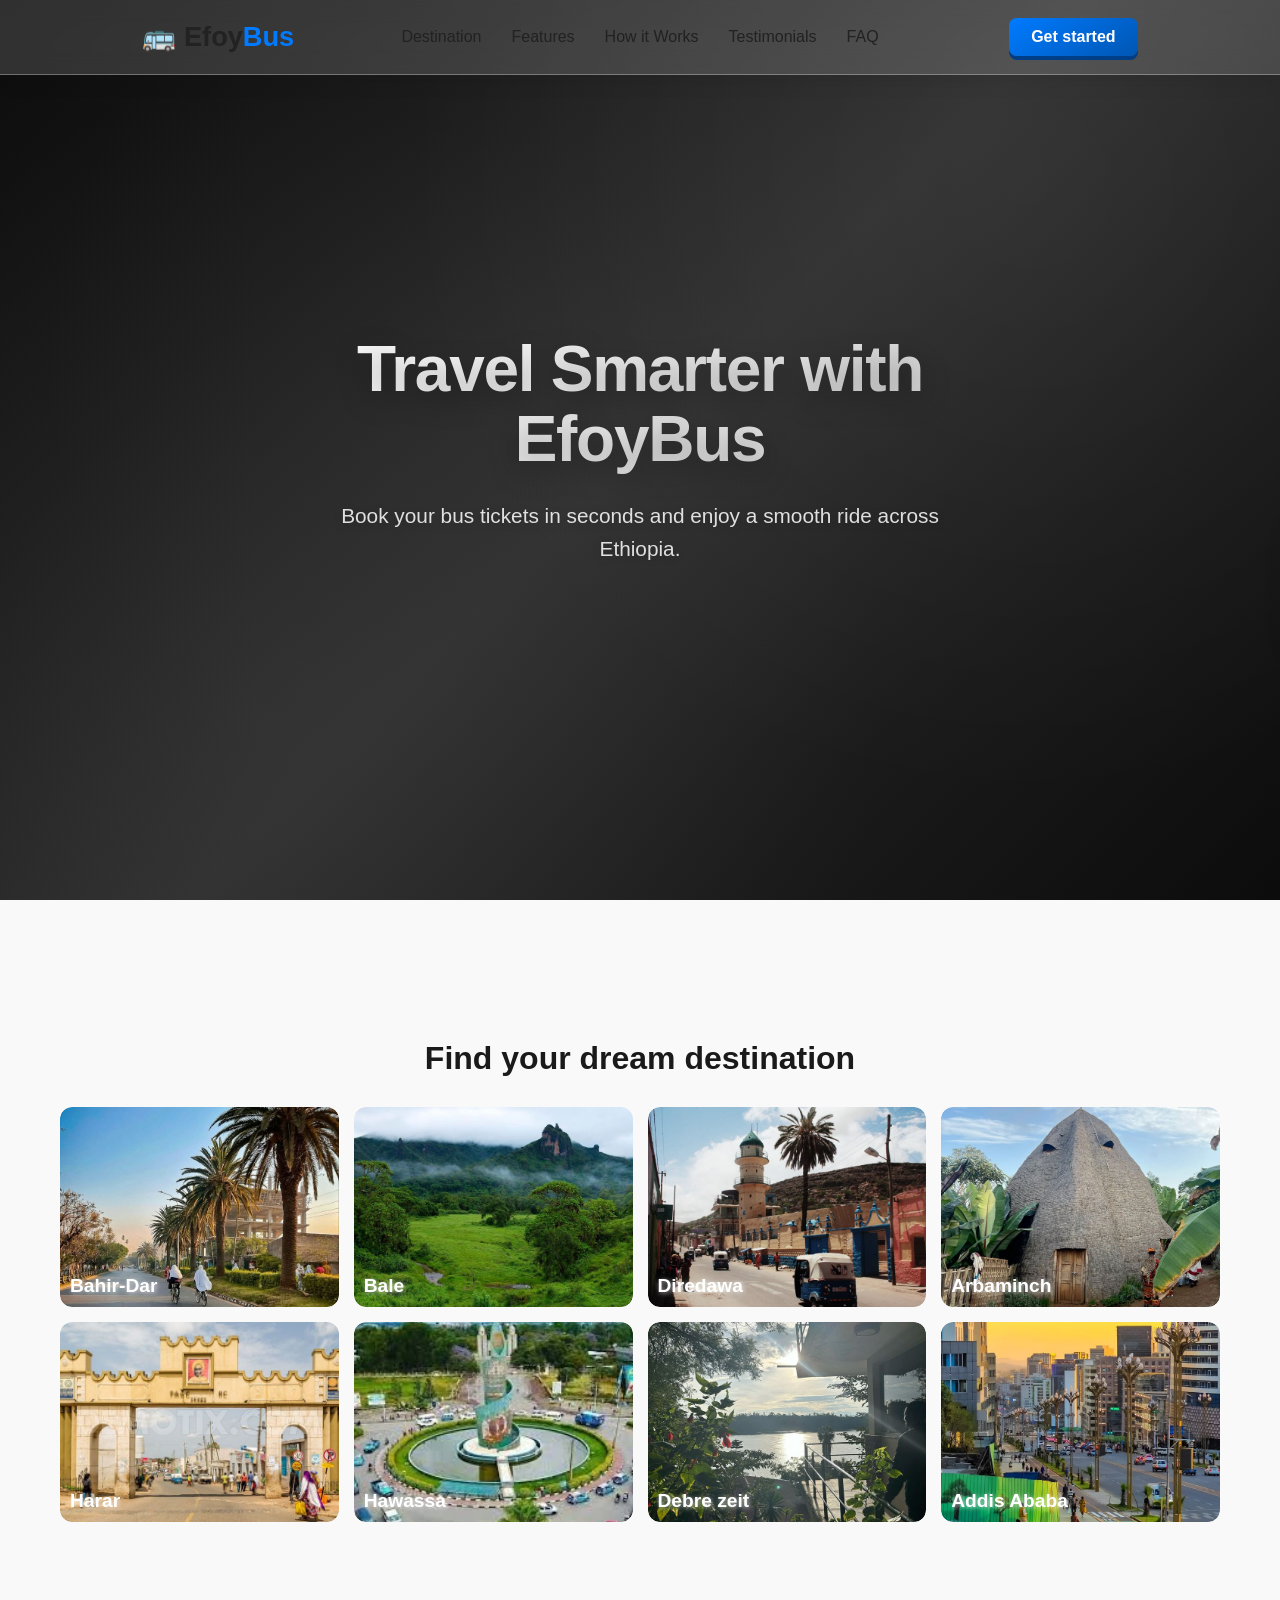
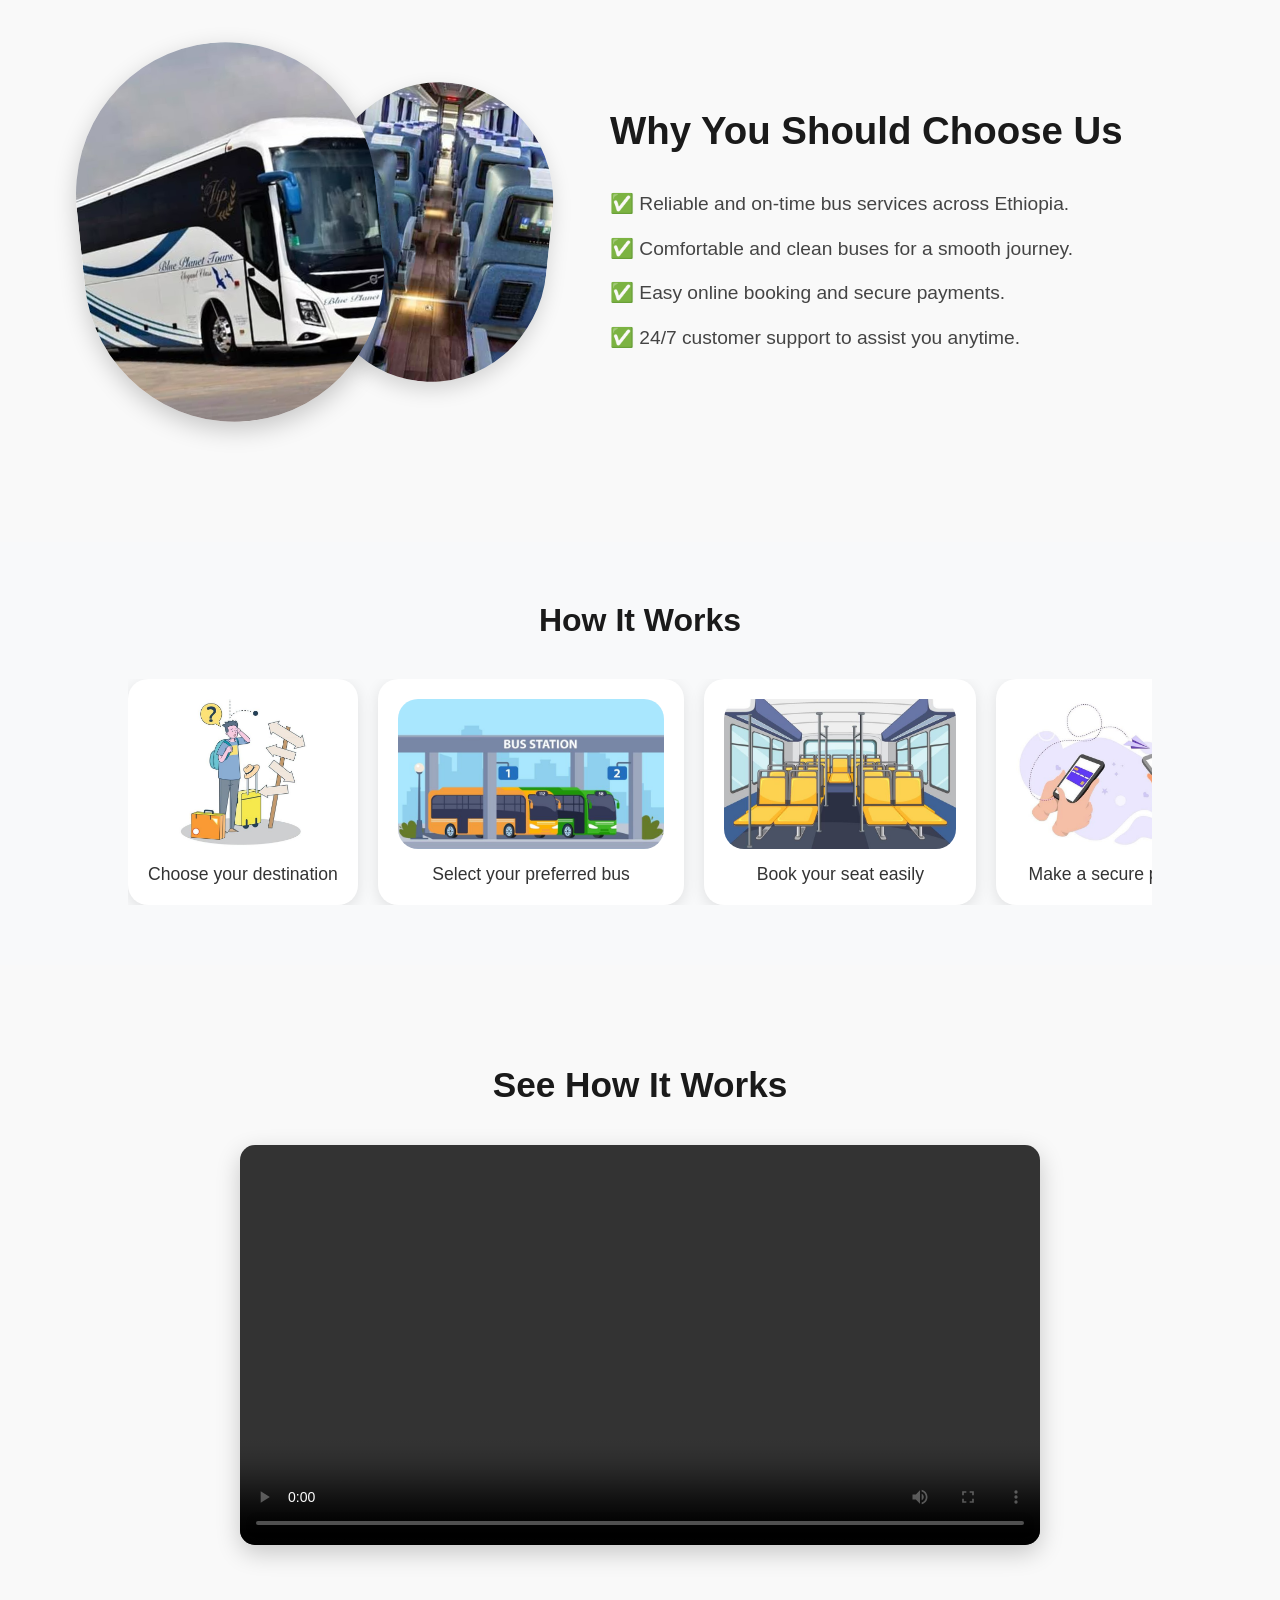
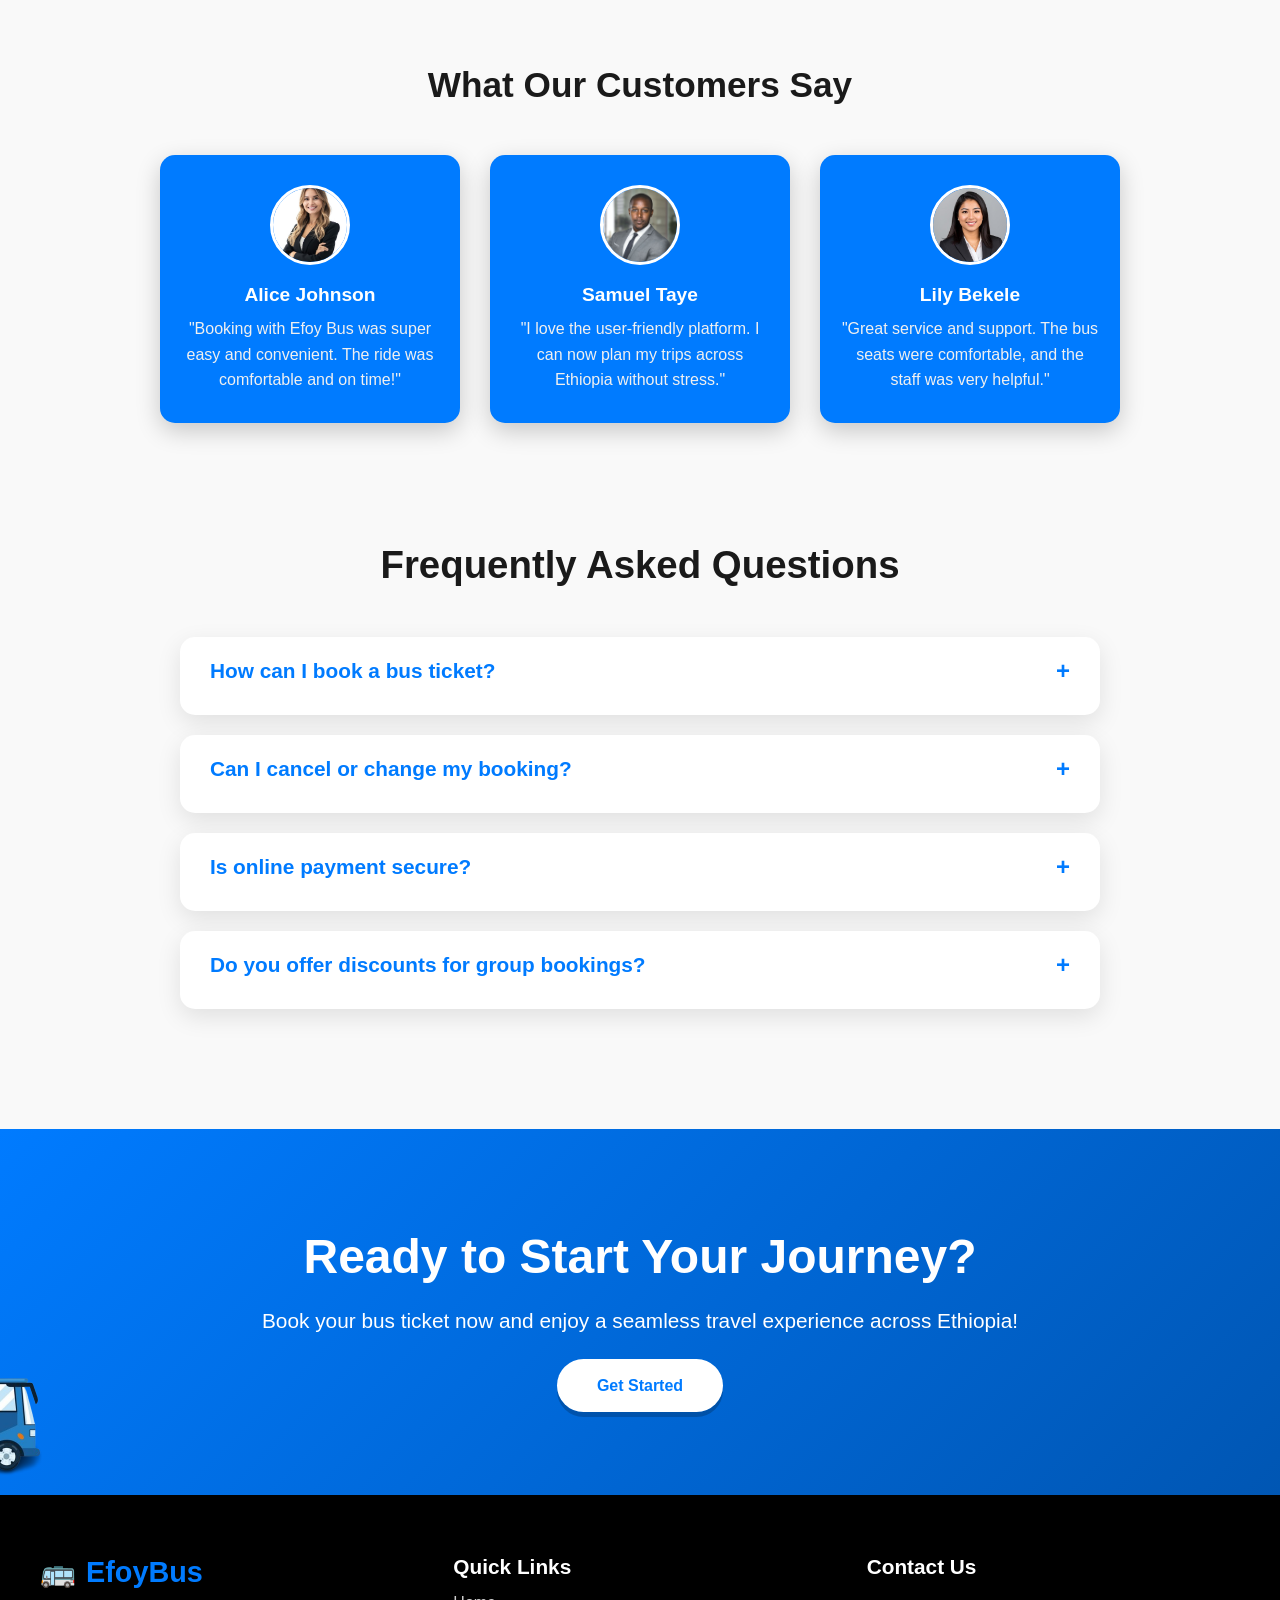
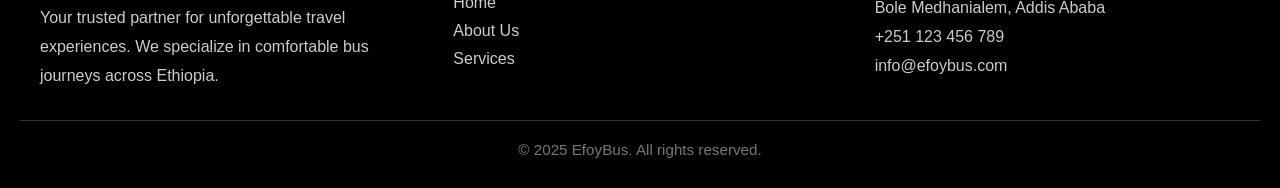
==== index.html @ de61e551 "Add signup form validation with error messages under inputs" ====
<!DOCTYPE html>
<html lang="en">
<head>
    <meta charset="UTF-8">
    <meta name="viewport" content="width=device-width, initial-scale=1.0">
    <title>Landing</title>
    <link rel="icon" type="image/x-icon" href="data:image/svg+xml,<svg xmlns='http://www.w3.org/2000/svg' viewBox='0 0 100 100'><text y='.9em' font-size='90'>🚌</text></svg>">
    <link href="https://fonts.googleapis.com/css2?family=Montserrat:wght@400;500;600;700;800;900&display=swap" rel="stylesheet">
    <link rel="stylesheet" href="CSS/landing.css">

</head>
<body>
    <header class="navbar">
        <div class="container">
            <div class="logo">
                <p>🚌 Efoy<span>Bus</span></p>
            </div>
            <nav class="nav-links">
                <a href="#destination">Destination</a>
                <a href="#features">Features</a>
                <a href="#how-it-works">How it Works</a>
                <a href="#testimonials">Testimonials</a>
                <a href="#faq">FAQ</a>
            </nav>
            <a href="javascript:void(0)" class="btn-book" id="get-started-btn">Get started</a>

            <!-- Hamburger menu for mobile -->
            <div class="menu-toggle" id="menu-toggle">
                ☰
            </div>
        </div>
    </header>
    <section class="hero-section">
        <div class="bus-container">
            <img src="images/bus.png" alt="Bus" class="bus" />
        </div>

        <div class="hero-text">
            <h1>Travel Smarter with EfoyBus</h1>
            <p>Book your bus tickets in seconds and enjoy a smooth ride across Ethiopia.</p>
        </div>
    </section>
    <section id="destination" class="destinations-section">
        <div class="section-header">
            <p>Find your dream destination</p>
        </div>
        <div class="destinations-grid">
            <div class="destination-card">
                <img src="images/bahir dar where my heart is🥲.jpg" alt="Destination 1">
                <span class="destination-name">Bahir-Dar</span>
            </div>
            <div class="destination-card">
                <img src="images/Bale Mountains.jpg" alt="Destination 2">
                <span class="destination-name">Bale</span>
            </div>
            <div class="destination-card">
                <img src="images/diredawa.jpg" alt="Destination 3">
                <span class="destination-name">Diredawa</span>
            </div>
            <div class="destination-card">
                <img src="images/Dorze village🛖.jpg" alt="Destination 4">
                <span class="destination-name">Arbaminch</span>
            </div>
            <div class="destination-card">
                <img src="images/harar.jpg" alt="Destination 5">
                <span class="destination-name">Harar</span>
            </div>
            <div class="destination-card">
                <img src="images/Hawassa,Ethiopia.jpg" alt="Destination 6">
                <span class="destination-name">Hawassa</span>
            </div>
            <div class="destination-card">
                <img src="images/Kuriftu Ethiopia.jpg" alt="Destination 7">
                <span class="destination-name">Debre zeit</span>
            </div>
            <div class="destination-card">
                <img src="images/Welcome to Addis Ababa, Ethiopia 🇪🇹.jpg" alt="Destination 8">
                <span class="destination-name">Addis Ababa</span>
            </div>
        </div>
    </section>
    <section id="features" class="why-choose-section">
       <div class="why-images">
            <img src="images/bus2.jpg" alt="Friendly Driver" class="main-img">
            <img src="images/bus-interior.jpg" alt="Comfortable Bus" class="small-img">
        </div>

        <div class="why-text">
            <p class="title">Why You Should Choose Us</p>
            <p>✅ Reliable and on-time bus services across Ethiopia.</p>
            <p>✅ Comfortable and clean buses for a smooth journey.</p>
            <p>✅ Easy online booking and secure payments.</p>
            <p>✅ 24/7 customer support to assist you anytime.</p>
        </div>
    </section>
    <section id="how-it-works" class="how-it-works">
        <div class="how-header">
            <p>How It Works</p>
        </div>

        <div class="how-carousel">
            <div class="how-track-wrapper">
                <div class="how-track">
                    <div class="step">
                        <img src="images/choose.jpg" alt="Step 1">
                        <p>Choose your destination</p>
                    </div>
                    <div class="step">
                        <img src="images/select.jpg" alt="Step 2">
                        <p>Select your preferred bus</p>
                    </div>
                    <div class="step">
                        <img src="images/bus seat.jpg" alt="Step 3">
                        <p>Book your seat easily</p>
                    </div>
                    <div class="step">
                        <img src="images/payment.jpg" alt="Step 4">
                        <p>Make a secure payment</p>
                    </div>
                    <div class="step">
                        <img src="images/enjoy.jpg" alt="Step 5">
                        <p>Enjoy your trip with comfort!</p>
                    </div>
                </div>
            </div>
        </div>
    </section>

    <section  class="demo-video">
        <div class="demo-header">
            <p>See How It Works</p>
        </div>

        <div class="video-container">
            <video controls>
            <source src="videos/how-it-works.mp4" type="video/mp4">
            Your browser does not support the video tag.
            </video>
        </div>
    </section>
    <section id="testimonials" class="testimonials">
        <div class="test-header">
            <p>What Our Customers Say</p>
        </div>

        <div class="test-container">
            <div class="testimonial">
            <img src="images/user1.jpg" alt="Customer 1">
            <p class="test-name">Alice Johnson</p>
            <p class="test-text">"Booking with Efoy Bus was super easy and convenient. The ride was comfortable and on time!"</p>
            </div>

            <div class="testimonial">
            <img src="images/user2.jpg" alt="Customer 2">
            <p class="test-name">Samuel Taye</p>
            <p class="test-text">"I love the user-friendly platform. I can now plan my trips across Ethiopia without stress."</p>
            </div>

            <div class="testimonial">
            <img src="images/user3.jpg" alt="Customer 3">
            <p class="test-name">Lily Bekele</p>
            <p class="test-text">"Great service and support. The bus seats were comfortable, and the staff was very helpful."</p>
            </div>
        </div>
    </section>
    <section id="faq" class="faq-section">
        <div class="faq-header">
            <p>Frequently Asked Questions</p>
        </div>

        <div class="faq-container">
            <div class="faq-item">
            <div class="faq-question">
                <span>How can I book a bus ticket?</span>
                <span class="faq-toggle">+</span>
            </div>
            <div class="faq-answer">
                <p>You can easily book a ticket by selecting your destination, choosing your preferred bus, and completing the payment process on our platform.</p>
            </div>
            </div>

            <div class="faq-item">
            <div class="faq-question">
                <span>Can I cancel or change my booking?</span>
                <span class="faq-toggle">+</span>
            </div>
            <div class="faq-answer">
                <p>Yes! You can cancel or modify your booking according to our cancellation policy. Just log in and manage your reservations.</p>
            </div>
            </div>

            <div class="faq-item">
            <div class="faq-question">
                <span>Is online payment secure?</span>
                <span class="faq-toggle">+</span>
            </div>
            <div class="faq-answer">
                <p>Absolutely. All transactions are encrypted and processed through trusted payment gateways to ensure your safety.</p>
            </div>
            </div>

            <div class="faq-item">
            <div class="faq-question">
                <span>Do you offer discounts for group bookings?</span>
                <span class="faq-toggle">+</span>
            </div>
            <div class="faq-answer">
                <p>Yes, we provide special discounts for group bookings. Contact our support team to get a custom offer.</p>
            </div>
            </div>
        </div>
    </section>
    <section class="cta-section">
        <div class="cta-container">
            <div class="cta-text">
            <h2>Ready to Start Your Journey?</h2>
            <p>Book your bus ticket now and enjoy a seamless travel experience across Ethiopia!</p>
            </div>
            <div class="cta-buttons">
            <a href="#" class="btn-get-started">Get Started</a>
            </div>
        </div>

        <!-- Animated Bus & Ticket elements -->
        <div class="animated-elements">
            <div class="cloud cloud1"></div>
            <div class="cloud cloud2"></div>
            <div class="cloud cloud3"></div>

            <img src="images/bus.png" class="cta-bus" alt="Bus">
            <div class="ticket ticket1"></div>
            <div class="ticket ticket2"></div>
            <div class="ticket ticket3"></div>
        </div>
    </section>

    <footer class="footer">
        <div class="footer-container">
            <!-- About -->
            <div class="footer-about">
                <div class="footer-logo">
                    🚌 <span>EfoyBus</span>
                </div>
                <p>Your trusted partner for unforgettable travel experiences. We specialize in comfortable bus journeys across Ethiopia.</p>
            </div>

            <!-- Quick Links -->
            <div class="footer-links">
                <h3>Quick Links</h3>
                <ul>
                    <li><a href="html/landing.html"><i class="fas fa-chevron-right"></i> Home</a></li>
                    <li><a href="html/about.html"><i class="fas fa-chevron-right"></i> About Us</a></li>
                    <li><a href="html/services.html"><i class="fas fa-chevron-right"></i> Services</a></li>
                </ul>
            </div>

            <!-- Contact -->
            <div class="footer-contact">
                <h3>Contact Us</h3>
                <p><i class="fas fa-map-marker-alt"></i> Bole Medhanialem, Addis Ababa</p>
                <p><i class="fas fa-phone"></i> +251 123 456 789</p>
                <p><i class="fas fa-envelope"></i> info@efoybus.com</p>
            </div>
        </div>

        <div class="footer-bottom">
            <p>&copy; 2025 EfoyBus. All rights reserved.</p>
        </div>
    </footer>
    <!-- Auth Modal -->
    <div id="auth-modal" class="auth-modal hidden">
        <!-- Social Login -->
        <div class="social-login">
        <p>Or continue with</p>
        <div class="social-buttons">
            <button class="google-btn">Sign in with Google</button>
            <button class="facebook-btn">Sign in with Facebook</button>
            <button class="apple-btn">Sign in with Apple</button>
        </div>
        </div>

        <div class="auth-content">
        <button id="close-auth">×</button>

        <!-- Tabs -->
        <div class="auth-tabs">
        <button id="login-tab">Login</button>
        <button id="signup-tab" class="active">Signup</button>
        </div>

        <!-- Signup Multi-Step Form -->
        <form id="signup-form">
        <!-- Step 1: Name + Email -->
        <div class="signup-step" data-step="1">
            <h3>Create Your Account</h3>
            <input type="text" placeholder="Full Name" required>
            <input type="email" placeholder="Email" required>
            <button type="button" class="next-btn">Next</button>
        </div>

        <!-- Step 2: Phone + Password -->
        <div class="signup-step hidden" data-step="2">
            <input type="tel" placeholder="Phone Number" required>
            <input type="password" placeholder="Password" required>
            <input type="password" placeholder="Confirm Password" required>
            <button type="button" class="next-btn">Next</button>
        </div>

        <!-- Step 3: SMS Code -->
        <div class="signup-step hidden" data-step="3">
            <input type="text" id="sms-code" placeholder="Enter SMS Code" required>
            <button type="button" id="resend-btn" disabled>Resend Code (60s)</button>
            <button type="submit" id="finish-btn">Finish</button>
        </div>
        </form>

        <!-- Login Form -->
        <form id="login-form" class="hidden" action="HTML/Home.html" method="POST">
            <h3>Login</h3>
            <input type="email" name="email" placeholder="Email or Phone" required>
            <input type="password" name="password" placeholder="Password" required>
            <button type="submit">Login</button>
        </form>
        </div>
    </div>
    <script src="JS/landing.js"></script>
</body>
</html>
---- CSS/landing.css ----
/* Base */
* {
    margin: 0;
    padding: 0;
    box-sizing: border-box;
    font-family: "Poppins", sans-serif;
}

body {
    background-color: #f9f9f9;
    scroll-behavior: smooth;
}

/* Navbar */
.navbar {
    width: 100%;
    position: fixed;
    top: 0;
    left: 0;
    z-index: 1000;
    background: rgba(255, 255, 255, 0.15);
    backdrop-filter: blur(12px);
    -webkit-backdrop-filter: blur(12px);
    border-bottom: 1px solid rgba(255, 255, 255, 0.3);
    box-shadow: 0 4px 20px rgba(0, 0, 0, 0.1);
}

.navbar .container {
    max-width: 1200px;
    margin: 0 auto;
    padding: 18px 8%;
    display: flex;
    align-items: center;
    justify-content: space-between;
    position: relative;
}

/* Logo */
.logo {
    order: 0;
}
.logo p {
    font-size: 1.7rem;
    font-weight: 700;
    color: #222;
}
.logo span {
    color: #007bff;
}

/* Nav links */
.nav-links {
    order: 1;
    display: flex;
    gap: 30px;
    position: absolute;
    left: 50%;
    transform: translateX(-50%);
}
.nav-links a {
    text-decoration: none;
    color: #222;
    font-weight: 500;
    transition: color 0.3s ease;
}
.nav-links a:hover {
    color: #007bff;
}

/* 3D Button */
.btn-book {
    text-decoration: none;
    color: #fff;
    background: linear-gradient(145deg, #007bff, #0056b3);
    padding: 10px 22px;
    border-radius: 8px;
    font-weight: 600;
    box-shadow: 0 4px 0 #003f88;
    transition: all 0.2s ease;
    order: 2;
    display: inline-block;
}
.btn-book:active {
    transform: translateY(3px);
    box-shadow: 0 1px 0 #003f88;
}
.btn-book:hover {
    filter: brightness(1.1);
}

/* Hamburger toggle */
.menu-toggle {
    display: none;
    font-size: 1.8rem;
    cursor: pointer;
    user-select: none;
    order: 3;
}

/* ========== MOBILE RESPONSIVE ========== */
@media (max-width: 768px) {
    /* Hide desktop Get Started button */
    .btn-book {
        display: none;
    }

    /* Hamburger toggle */
    .menu-toggle {
        display: block;
    }

    /* Nav links hidden by default inside toggle */
    .nav-links {
        display: none;
        position: absolute;
        top: 70px;
        right: 0;
        width: 70%;
        background: rgba(255, 255, 255, 0.95);
        flex-direction: column;
        align-items: center;
        padding: 20px;
        box-shadow: 0 4px 20px rgba(0,0,0,0.1);
        border-left: 1px solid #eee;
        transform: none;
        left: auto;
    }

    .nav-links.active {
        display: flex;
    }

    /* Nav links styling */
    .nav-links a {
        padding: 10px 0;
        font-size: 1.1rem;
        width: 100%;
        text-align: center;
    }
}

/* HERO SECTION - Professional & Modern */
.hero-section {
    position: relative;
    overflow: hidden;
    height: 100vh;
    width: 100%;
    background: linear-gradient(135deg, #0c0c0c 0%, #1a1a1a 25%, #2d2d2d 50%, #1a1a1a 75%, #0c0c0c 100%);
    display: flex;
    align-items: center;
    justify-content: center;
    isolation: isolate;
}

/* Animated background elements */
.hero-section::before {
    content: '';
    position: absolute;
    top: 0;
    left: 0;
    width: 100%;
    height: 100%;
    background: 
        radial-gradient(circle at 20% 80%, rgba(100, 100, 100, 0.15) 0%, transparent 50%),
        radial-gradient(circle at 80% 20%, rgba(255, 255, 255, 0.05) 0%, transparent 50%),
        radial-gradient(circle at 40% 40%, rgba(80, 80, 80, 0.1) 0%, transparent 50%);
    animation: float 6s ease-in-out infinite;
    z-index: 1;
}

@keyframes float {
    0%, 100% { transform: translateY(0px) rotate(0deg); }
    50% { transform: translateY(-20px) rotate(1deg); }
}

/* BUS ANIMATION - Modern & Smooth */
.bus {
    position: absolute;
    bottom: 20%;
    left: -300px;
    width: 280px;
    z-index: 2;
    filter: drop-shadow(0 10px 20px rgba(0, 0, 0, 0.5)) brightness(1.1);
    animation: moveBusAcross 3.5s cubic-bezier(0.25, 0.46, 0.45, 0.94) forwards;
}

@keyframes moveBusAcross {
    0% {
        left: -300px;
        transform: translateY(0) scale(0.9);
    }
    50% {
        left: 50%;
        transform: translateX(-50%) translateY(-10px) scale(1);
    }
    100% {
        left: 100%;
        transform: translateX(0) translateY(0) scale(0.9);
    }
}

/* HERO TEXT - Ultra Modern */
.hero-text {
    position: relative;
    z-index: 3;
    max-width: 800px;
    text-align: center;
    opacity: 0;
    animation: textReveal 1.2s cubic-bezier(0.25, 0.46, 0.45, 0.94) forwards;
    animation-delay: 1s;
    padding: 0 40px;
}

@keyframes textReveal {
    0% {
        opacity: 0;
        transform: translateY(50px) scale(0.95);
    }
    100% {
        opacity: 1;
        transform: translateY(0) scale(1);
    }
}

.hero-text h1 {
    font-size: 4rem;
    font-weight: 800;
    background: linear-gradient(135deg, #ffffff 0%, #e8e8e8 50%, #cccccc 100%);
    -webkit-background-clip: text;
    -webkit-text-fill-color: transparent;
    background-clip: text;
    line-height: 1.1;
    margin-bottom: 1.5rem;
    font-family: 'Inter', sans-serif;
    letter-spacing: -0.02em;
    text-shadow: 0 10px 30px rgba(0, 0, 0, 0.3);
}

.hero-text p {
    font-size: 1.3rem;
    color: rgba(255, 255, 255, 0.85);
    line-height: 1.6;
    max-width: 600px;
    margin: 0 auto;
    font-weight: 400;
    font-family: 'Inter', sans-serif;
    text-shadow: 0 2px 10px rgba(0, 0, 0, 0.2);
}

/* Floating elements for depth */
.floating-element {
    position: absolute;
    border-radius: 50%;
    background: rgba(255, 255, 255, 0.05);
    border: 1px solid rgba(255, 255, 255, 0.1);
    animation: float 6s ease-in-out infinite;
    z-index: 1;
}

.floating-1 {
    width: 80px;
    height: 80px;
    top: 20%;
    left: 10%;
    animation-delay: 0s;
}

.floating-2 {
    width: 120px;
    height: 120px;
    bottom: 30%;
    right: 15%;
    animation-delay: -2s;
}

.floating-3 {
    width: 60px;
    height: 60px;
    top: 60%;
    left: 15%;
    animation-delay: -4s;
}

/* ========== RESPONSIVE BREAKPOINTS ========== */
@media (max-width: 1024px) {
    .hero-text h1 {
        font-size: 3.2rem;
    }
    
    .hero-text p {
        font-size: 1.2rem;
    }
    
    .bus {
        width: 220px;
        bottom: 25%;
    }
}

@media (max-width: 768px) {
    .hero-section {
        height: 90vh;
    }
    
    .hero-text h1 {
        font-size: 2.5rem;
    }
    
    .hero-text p {
        font-size: 1.1rem;
        margin-bottom: 2rem;
    }
    
    .bus {
        width: 180px;
        bottom: 30%;
    }
    
    .floating-element {
        display: none;
    }
}

@media (max-width: 480px) {
    .hero-text {
        padding: 0 20px;
    }
    
    .hero-text h1 {
        font-size: 2rem;
    }
    
    .hero-text p {
        font-size: 1rem;
    }
    
    .bus {
        width: 140px;
        bottom: 35%;
    }
}

/* DESTINATIONS SECTION */
.destinations-section {
    max-width: 1200px;
    margin: 80px auto;
    padding: 0 20px;
}

.section-header p {
    font-size: 2rem;
    font-weight: 600;
    color: #1a1a1a;
    margin-bottom: 30px;
    text-align: center;
}

.destinations-grid {
    display: grid;
    grid-template-columns: repeat(4, 1fr);
    gap: 15px;
}

.destinations-grid img {
    width: 100%;
    height: 200px;
    object-fit: cover;
    border-radius: 12px;
    transition: transform 0.3s ease, box-shadow 0.3s ease;
    cursor: pointer;
}

.destinations-grid img:hover {
    transform: scale(1.05);
    box-shadow: 0 10px 20px rgba(0,0,0,0.2);
}

.destination-card {
    position: relative;
    overflow: hidden;
    border-radius: 12px;
}

.destination-card img {
    width: 100%;
    height: 200px;
    object-fit: cover;
    transition: transform 0.3s ease, filter 0.3s ease;
    display: block;
}

.destination-card:hover img {
    transform: scale(1.05);
    filter: brightness(0.9);
}

.destination-name {
    position: absolute;
    bottom: 10px;
    left: 10px;
    color: #ffffff;
    font-weight: 600;
    font-size: 1.2rem;
    text-shadow: 1px 1px 5px rgba(255,255,255,0.7);
}

.destinations-section {
    max-width: 1200px;
    margin: 140px auto 0 auto;
    padding: 0 20px;
}

/* Responsive adjustments */
@media (max-width: 768px) {
    .destination-card img {
        height: 180px;
    }
    .destination-name {
        font-size: 1rem;
    }
    .destinations-grid {
        grid-template-columns: repeat(2, 1fr);
    }
}

@media (max-width: 480px) {
    .destination-card img {
        height: 150px;
    }
    .destination-name {
        font-size: 0.9rem;
    }
    .destinations-grid {
        grid-template-columns: 1fr;
    }
}

/* WHY CHOOSE US SECTION */
.why-choose-section {
    max-width: 1200px;
    margin: 120px auto;
    padding: 0 40px;
    display: flex;
    align-items: center;
    justify-content: space-between;
    gap: 60px;
}

.why-images {
    display: flex;
    align-items: center;
    gap: -40px;
    position: relative;
}

.main-img {
    width: 300px;
    height: 380px;
    object-fit: cover;
    border-radius: 50% / 40%;
    box-shadow: 0 8px 25px rgba(0,0,0,0.2);
    transform: rotate(-6deg);
    z-index: 2;
    transition: transform 0.4s ease, box-shadow 0.4s ease;
}

.small-img {
    width: 230px;
    height: 300px;
    object-fit: cover;
    border-radius: 50% / 40%;
    box-shadow: 0 8px 20px rgba(0,0,0,0.15);
    transform: rotate(6deg);
    margin-left: -60px;
    z-index: 1;
    transition: transform 0.4s ease, box-shadow 0.4s ease;
}

.main-img:hover, .small-img:hover {
    transform: rotate(0deg) scale(1.05);
    box-shadow: 0 10px 30px rgba(0,0,0,0.25);
    z-index: 3;
}

.why-text {
    flex: 1;
}

.why-text .title {
    font-size: 2.4rem;
    font-weight: 700;
    color: #1a1a1a;
    margin-bottom: 25px;
}

.why-text p {
    font-size: 1.2rem;
    color: #444;
    margin-bottom: 12px;
    line-height: 1.7;
}

@media (max-width: 768px) {
    .why-choose-section {
        flex-direction: column;
        text-align: center;
    }

    .why-images {
        flex-direction: row;
        justify-content: center;
        margin-bottom: 30px;
    }

    .main-img, .small-img {
        width: 180px;
        height: 220px;
        margin-left: 0;
        transform: rotate(0deg);
    }
}

/* HOW IT WORKS SECTION */
.how-it-works {
    text-align: center;
    padding: 60px 0;
    background-color: #f8f9fa;
}

.how-header p {
    font-size: 2rem;
    font-weight: bold;
    margin-bottom: 40px;
    color: #1a1a1a;
}

.how-carousel {
    width: 100%;
    position: relative;
    display: flex;
    align-items: center;
    justify-content: center;
}

.how-track-wrapper {
    overflow-x: auto;
    overflow-y: hidden;
    width: 80%;
    scroll-behavior: smooth;
    -webkit-overflow-scrolling: touch;
}

.how-track-wrapper::-webkit-scrollbar {
    display: none;
}

.how-track-wrapper {
    -ms-overflow-style: none;
    scrollbar-width: none;
}

.how-track {
    display: flex;
    gap: 20px;
    transition: transform 0.8s ease-in-out;
}

.step {
    min-width: 220px;
    flex-shrink: 0;
    display: flex;
    flex-direction: column;
    align-items: center;
    background-color: #fff;
    padding: 20px;
    border-radius: 20px;
    box-shadow: 0 4px 15px rgba(0, 0, 0, 0.1);
    transition: transform 0.3s ease, box-shadow 0.3s ease;
}

.step img {
    width: 100%;
    height: 150px;
    border-radius: 20px;
    object-fit: cover;
    margin-bottom: 15px;
}

.step p {
    font-size: 1.1rem;
    color: #333;
    font-weight: 500;
}

.arrow {
    background-color: rgba(0,0,0,0.6);
    color: white;
    border: none;
    font-size: 2rem;
    cursor: pointer;
    padding: 10px 15px;
    border-radius: 50%;
    position: absolute;
    top: 50%;
    transform: translateY(-50%);
    z-index: 5;
    transition: background 0.3s ease;
}

.arrow:hover {
    background-color: rgba(0,0,0,0.9);
}

.left-arrow {
    left: 10px;
}

.right-arrow {
    right: 10px;
}

/* TESTIMONIALS */
.testimonials {
    max-width: 1200px;
    margin: 120px auto;
    padding: 0 40px;
    text-align: center;
}

.test-header p {
    font-size: 2.2rem;
    font-weight: 700;
    margin-bottom: 50px;
    color: #1a1a1a;
}

.test-container {
    display: flex;
    gap: 30px;
    justify-content: center;
    flex-wrap: wrap;
}

.testimonial {
    background-color: #007bff;
    color: white;
    padding: 30px 20px;
    border-radius: 15px;
    width: 300px;
    box-shadow: 0 8px 25px rgba(0,0,0,0.2);
    transition: transform 0.3s ease, box-shadow 0.3s ease;
}

.testimonial:hover {
    transform: translateY(-10px);
    box-shadow: 0 12px 30px rgba(0,0,0,0.3);
}

.testimonial img {
    width: 80px;
    height: 80px;
    border-radius: 50%;
    object-fit: cover;
    margin-bottom: 15px;
    border: 3px solid white;
}

.test-name {
    font-weight: 600;
    font-size: 1.2rem;
    margin-bottom: 10px;
}

.test-text {
    font-size: 1rem;
    line-height: 1.6;
    color: #f0f0f0;
}

/* DEMO VIDEO */
.demo-video {
    max-width: 1200px;
    margin: 100px auto;
    padding: 0 40px;
    text-align: center;
}

.demo-header p {
    font-size: 2.2rem;
    font-weight: 700;
    margin-bottom: 40px;
    color: #1a1a1a;
}

.video-container {
    display: flex;
    justify-content: center;
}

.video-container video {
    width: 800px;
    height: 400px;
    max-width: 90vw;
    max-height: 70vw;
    border-radius: 15px;
    box-shadow: 0 8px 25px rgba(0,0,0,0.2);
    object-fit: cover;
}

/* FAQ SECTION */
.faq-section {
    max-width: 1000px;
    margin: 120px auto;
    padding: 0 40px;
    text-align: center;
}

.faq-header p {
    font-size: 2.4rem;
    font-weight: 700;
    margin-bottom: 50px;
    color: #1a1a1a;
}

.faq-container {
    display: flex;
    flex-direction: column;
    gap: 20px;
}

.faq-item {
    background: #fff;
    border-radius: 15px;
    padding: 20px 30px;
    box-shadow: 0 8px 25px rgba(0,0,0,0.1);
    cursor: pointer;
    transition: transform 0.3s ease, box-shadow 0.3s ease;
}

.faq-item:hover {
    transform: translateY(-5px);
    box-shadow: 0 12px 30px rgba(0,0,0,0.15);
}

.faq-question {
    display: flex;
    justify-content: space-between;
    align-items: center;
    font-size: 1.3rem;
    font-weight: 600;
    color: #007bff;
}

.faq-toggle {
    font-size: 1.5rem;
    transition: transform 0.3s ease;
}

.faq-answer {
    max-height: 0;
    overflow: hidden;
    transition: max-height 0.5s ease, padding 0.5s ease;
    margin-top: 10px;
}

.faq-answer p {
    font-size: 1.1rem;
    color: #444;
    line-height: 1.6;
}

.faq-item.active .faq-answer {
    max-height: 200px;
    padding-top: 15px;
}

.faq-item.active .faq-toggle {
    transform: rotate(45deg);
}

/* CTA SECTION */
.cta-section {
    background: linear-gradient(135deg, #007bff, #0056b3);
    padding: 100px 20px;
    display: flex;
    justify-content: center;
    align-items: center;
    text-align: center;
    color: #fff;
    position: relative;
    overflow: hidden;
}

.cta-container {
    max-width: 1000px;
    z-index: 2;
    position: relative;
}

.cta-text h2 {
    font-size: 3rem;
    font-weight: 700;
    margin-bottom: 20px;
}

.cta-text p {
    font-size: 1.3rem;
    margin-bottom: 40px;
    line-height: 1.6;
}

.cta-buttons a {
    text-decoration: none;
    padding: 18px 40px;
    margin: 0 12px;
    border-radius: 50px;
    font-weight: 700;
    transition: all 0.3s ease;
    box-shadow: 0 5px 0 rgba(0,0,0,0.2);
}

.btn-get-started {
    background: #fff;
    color: #007bff;
}

.btn-get-started:hover {
    transform: translateY(-5px) scale(1.05);
    box-shadow: 0 8px 0 rgba(0,0,0,0.25);
}

.btn-learn-more {
    background: rgba(255,255,255,0.3);
    color: #fff;
    border: 2px solid #fff;
}

.btn-learn-more:hover {
    background: rgba(255,255,255,0.6);
    color: #007bff;
}

.animated-elements {
    position: absolute;
    top: 0;
    left: 0;
    width: 100%;
    height: 100%;
    pointer-events: none;
}

.cta-bus {
    position: absolute;
    bottom: -50px;
    left: -200px;
    width: 250px;
    animation: busMove 6s ease-in-out infinite;
}

@keyframes busMove {
    0% { left: -250px; transform: rotate(0deg);}
    50% { left: calc(100% + 50px); transform: rotate(5deg);}
    100% { left: -250px; transform: rotate(0deg);}
}

.ticket {
    position: absolute;
    width: 50px;
    height: 25px;
    background: yellow;
    border-radius: 5px;
    opacity: 0.8;
    animation: ticketFly 5s linear infinite;
}

.ticket1 { top: 20%; left: -50px; animation-delay: 0s; }
.ticket2 { top: 40%; left: -80px; animation-delay: 1.5s; }
.ticket3 { top: 60%; left: -100px; animation-delay: 3s; }

@keyframes ticketFly {
    0% { transform: translateX(0) rotate(0deg); opacity: 0; }
    20% { opacity: 1; }
    80% { transform: translateX(110vw) rotate(360deg); opacity: 1; }
    100% { transform: translateX(110vw) rotate(360deg); opacity: 0; }
}

@media (max-width: 768px) {
    .cta-text h2 { font-size: 2.2rem; }
    .cta-text p { font-size: 1.1rem; }
    .cta-buttons a { padding: 12px 30px; margin: 6px; }
    .cta-bus { width: 180px; }
    .ticket { width: 35px; height: 18px; }
}

@media (max-width: 480px) {
    .cta-text h2 { font-size: 1.8rem; }
    .cta-text p { font-size: 1rem; }
    .cta-bus { width: 150px; }
    .ticket { width: 28px; height: 14px; }
}

/* FOOTER */
.footer {
    background-color: #000;
    color: #fff;
    padding: 60px 20px 30px 20px;
    font-family: 'Montserrat', sans-serif;
    position: relative;
    overflow: hidden;
}

.footer-container {
    max-width: 1200px;
    margin: 0 auto;
    display: flex;
    flex-wrap: wrap;
    gap: 40px;
    justify-content: space-between;
}

.footer-about, .footer-links, .footer-contact {
    flex: 1;
    min-width: 250px;
}

.footer-logo {
    font-size: 1.8rem;
    font-weight: 700;
    margin-bottom: 15px;
    display: flex;
    align-items: center;
    gap: 10px;
    color: #fff;
}

.footer-logo span {
    color: #007bff;
}

.footer-about p {
    color: #ccc;
    line-height: 1.8;
}

.footer-links h3, .footer-contact h3 {
    font-size: 1.3rem;
    font-weight: 600;
    margin-bottom: 15px;
}

.footer-links ul {
    list-style: none;
    padding: 0;
}

.footer-links ul li {
    margin-bottom: 10px;
}

.footer-links ul li a {
    color: #ccc;
    text-decoration: none;
    transition: color 0.3s;
}

.footer-links ul li a:hover {
    color: #007bff;
}

.footer-contact p {
    color: #ccc;
    line-height: 1.8;
}

.footer-contact p i {
    margin-right: 8px;
    color: #007bff;
}

.footer-bottom {
    text-align: center;
    border-top: 1px solid #333;
    padding-top: 20px;
    margin-top: 30px;
    color: #777;
    font-size: 0.95rem;
}

.footer-contact p:hover i {
    transform: scale(1.2);
    transition: transform 0.3s ease;
}

html {
    scroll-behavior: smooth;
    scroll-padding-top: 100px;
}

/* AUTH MODAL */
.auth-modal {
    position: fixed;
    top: 0; left: 0; right: 0; bottom: 0;
    background: rgba(0,0,0,0.7);
    display: flex;
    justify-content: center;
    align-items: center;
    z-index: 1000;
    opacity: 0;
    visibility: hidden;
    transition: opacity 0.3s ease;
}

.auth-modal:not(.hidden) {
    opacity: 1;
    visibility: visible;
}

.auth-content {
    background: linear-gradient(135deg, #1e3a8a, #1976d2);
    padding: 30px 25px;
    border-radius: 15px;
    width: 90%;
    max-width: 400px;
    position: relative;
    box-shadow: 0 8px 25px rgba(0,0,0,0.3);
    color: #fff;
    font-family: 'Poppins', sans-serif;
}

#close-auth {
    position: absolute;
    top: 10px;
    right: 15px;
    font-size: 24px;
    background: transparent;
    border: none;
    cursor: pointer;
    color: #fff;
}

.auth-tabs {
    display: flex;
    justify-content: space-between;
    margin-bottom: 25px;
}

.auth-tabs button {
    background: transparent;
    border: none;
    font-size: 16px;
    font-weight: 500;
    cursor: pointer;
    color: #fff;
    padding-bottom: 5px;
    transition: all 0.3s ease;
}

.auth-tabs button.active {
    border-bottom: 2px solid #90caf9;
    font-weight: 600;
}

form {
    display: flex;
    flex-direction: column;
    gap: 15px;
}

.signup-step {
    display: flex;
    flex-direction: column;
    gap: 15px;
}

.hidden {
    display: none;
}

input[type="text"],
input[type="email"],
input[type="tel"],
input[type="password"] {
    padding: 10px 12px;
    border-radius: 8px;
    border: none;
    outline: none;
    font-size: 14px;
}

.next-btn,
#resend-btn,
form button[type="submit"] {
    padding: 10px 0;
    border: none;
    border-radius: 30px;
    font-weight: bold;
    cursor: pointer;
    background: #fff;
    color: #ff7e5f;
    transition: all 0.3s ease;
}

.next-btn:hover,
#resend-btn:hover,
form button[type="submit"]:hover {
    transform: scale(1.05);
    background: #f2f2f2;
}

#resend-btn:disabled {
    background: rgba(255, 255, 255, 0.6);
    cursor: not-allowed;
}

.signup-step h3 {
    text-align: center;
    margin-bottom: 10px;
    font-size: 20px;
}

#login-form input {
    padding: 10px 12px;
    border-radius: 8px;
    border: none;
    outline: none;
    font-size: 14px;
}

#login-form button {
    padding: 10px 0;
    border: none;
    border-radius: 30px;
    font-weight: bold;
    cursor: pointer;
    background: #fff;
    color: #ff7e5f;
    transition: all 0.3s ease;
}

#login-form button:hover {
    transform: scale(1.05);
    background: #f2f2f2;
}

@media (max-width: 500px) {
    .auth-content {
        padding: 20px 15px;
    }

    .auth-tabs button {
        font-size: 14px;
    }

    form input {
        font-size: 13px;
    }
}

.social-login {
    text-align: center;
    margin-bottom: 20px;
    font-size: 14px;
    color: #fff;
}

.social-login p {
    margin-bottom: 10px;
}

.social-buttons {
    display: flex;
    flex-direction: column;
    gap: 10px;
}

.social-buttons button {
    display: flex;
    align-items: center;
    justify-content: center;
    gap: 10px;
    padding: 10px 0;
    border: none;
    border-radius: 30px;
    font-weight: bold;
    cursor: pointer;
    transition: all 0.3s ease;
    color: #fff;
    font-size: 14px;
}

.google-btn {
    background: #db4437;
}

.facebook-btn {
    background: #3b5998;
}

.apple-btn {
    background: #000;
}

.social-buttons button:hover {
    opacity: 0.85;
    transform: scale(1.03);
}
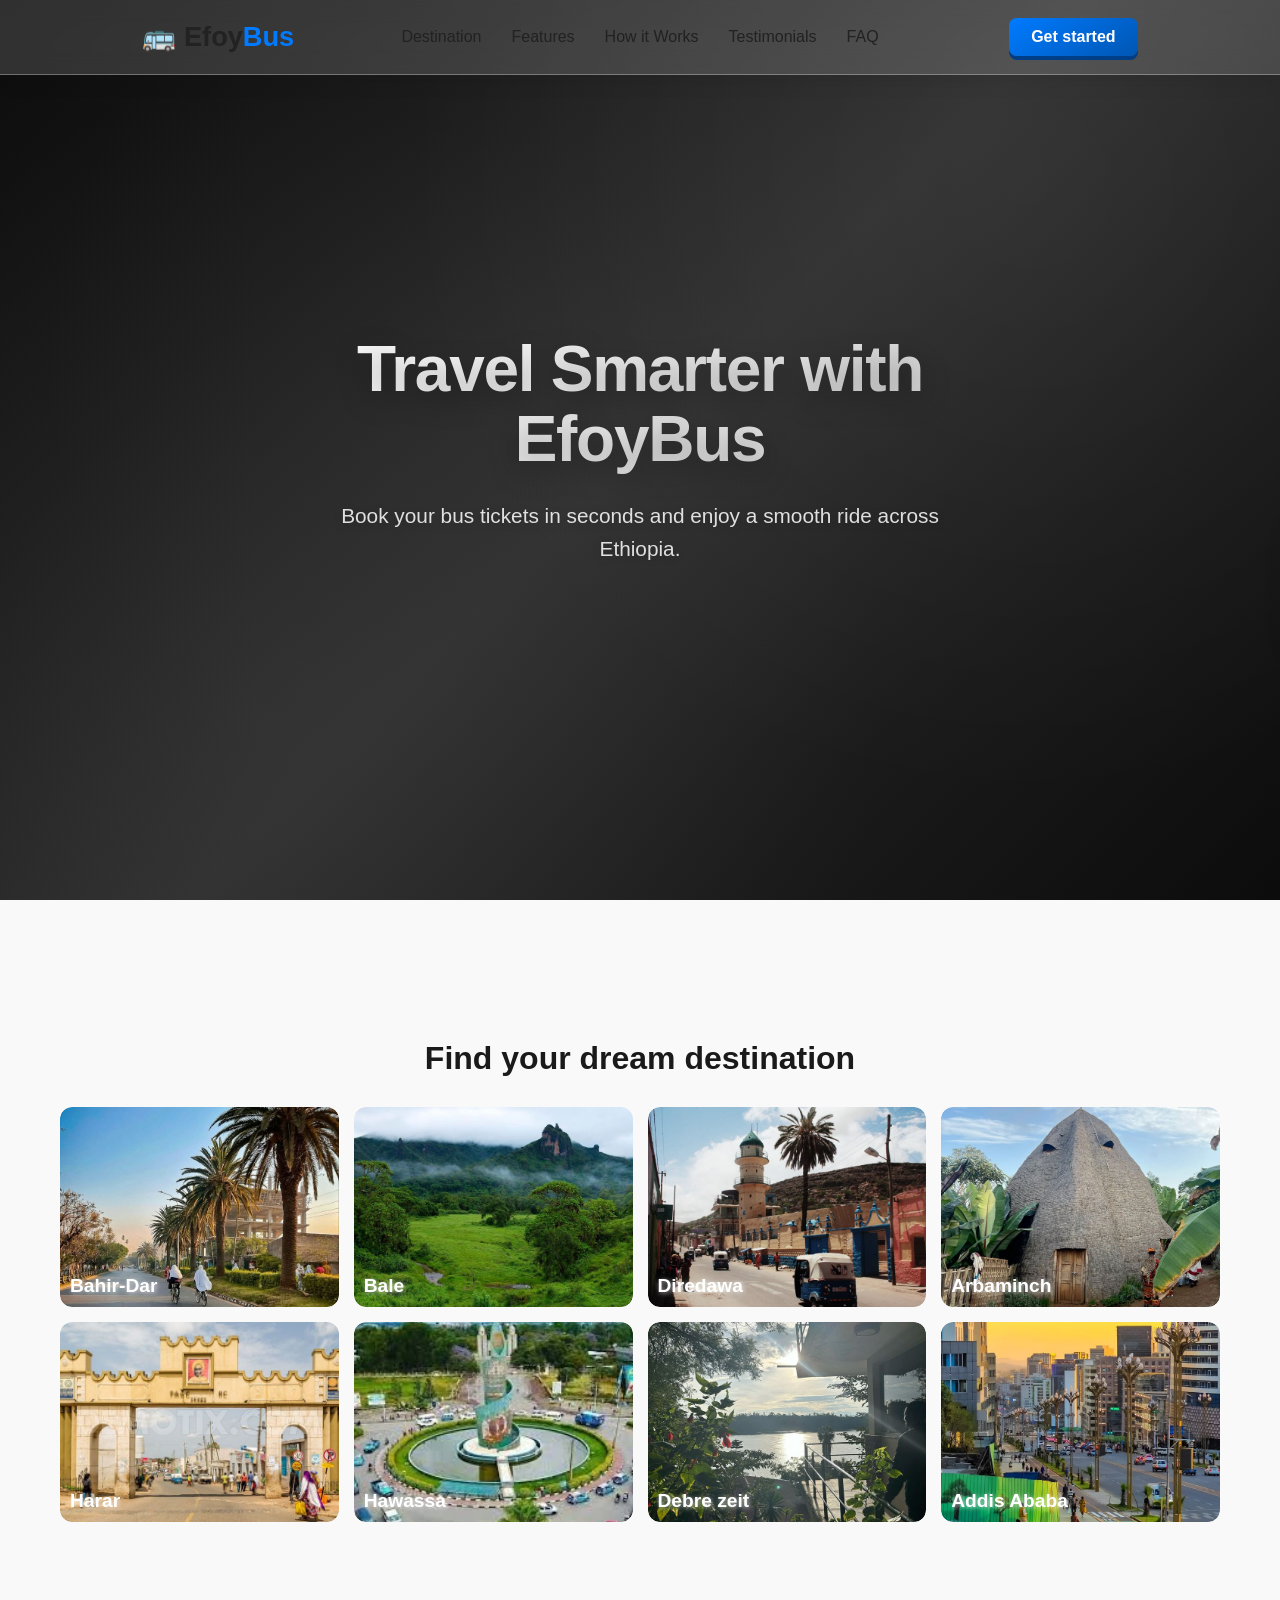
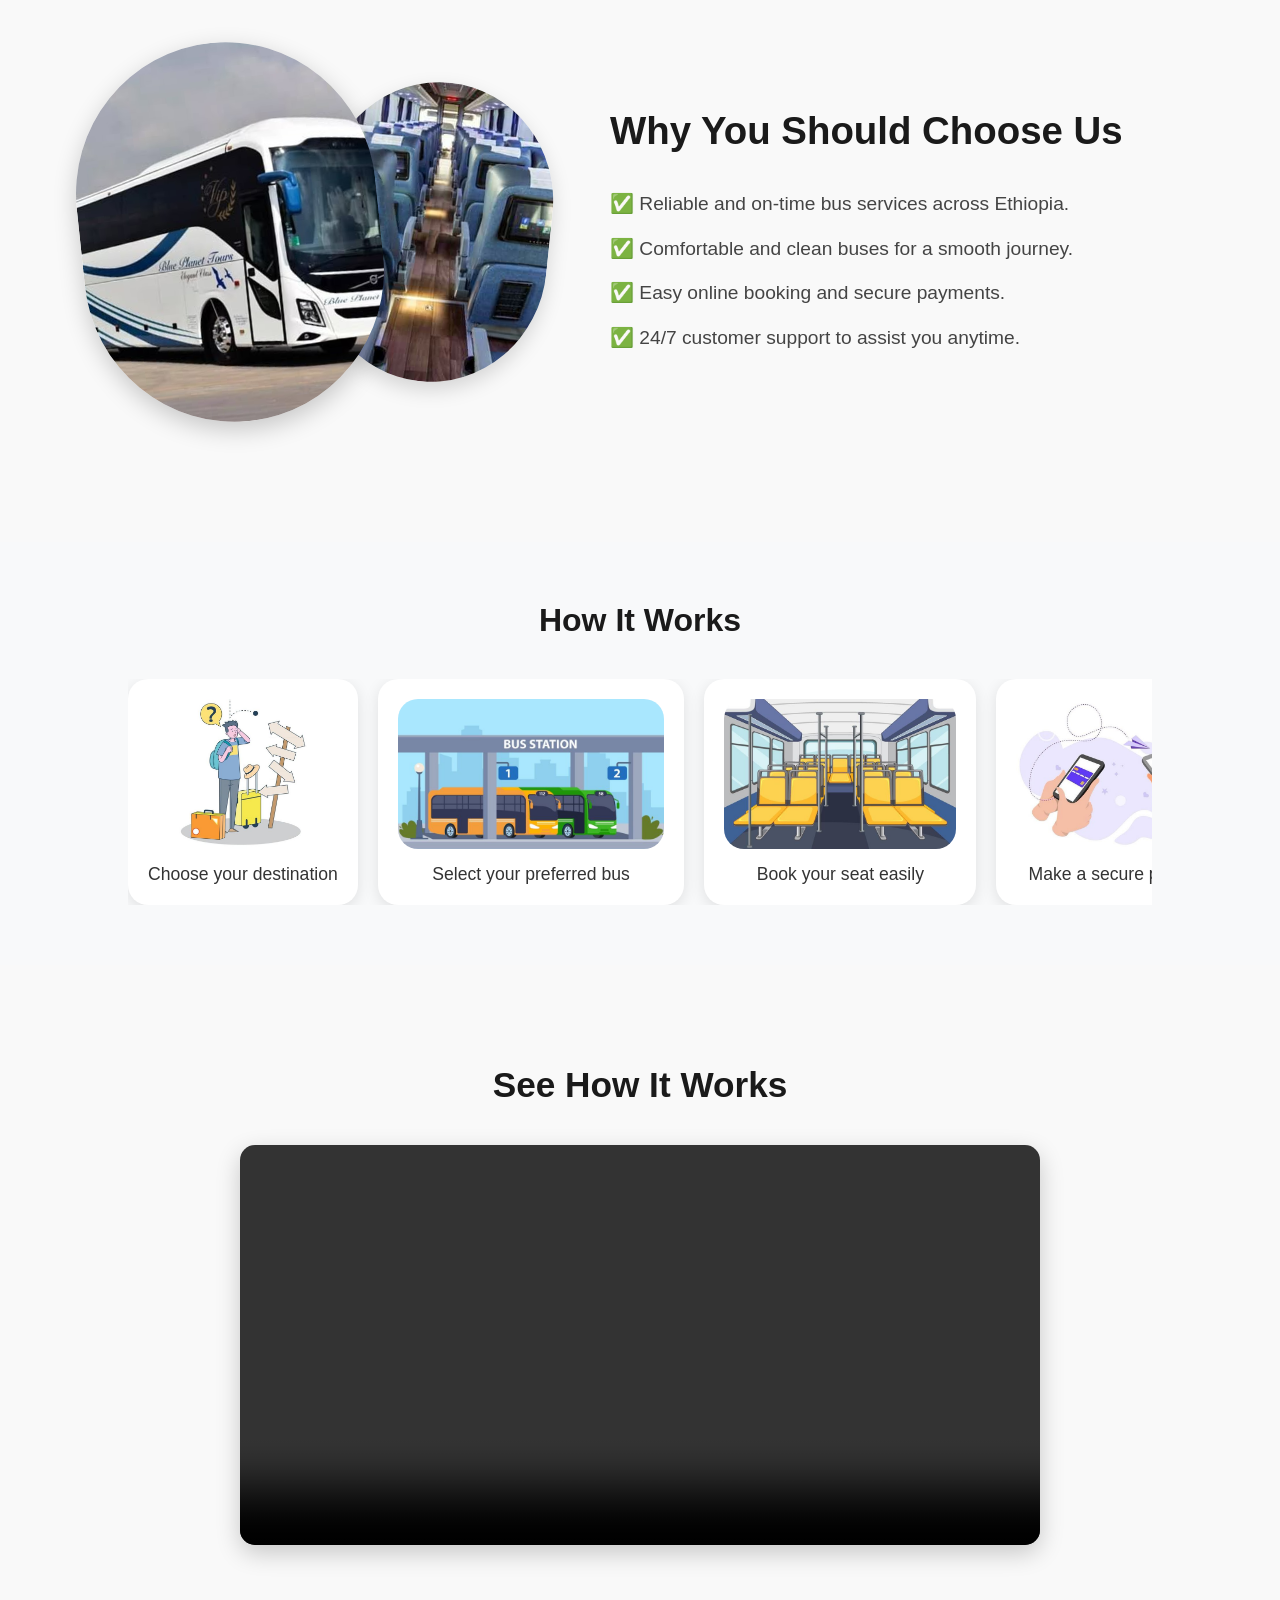
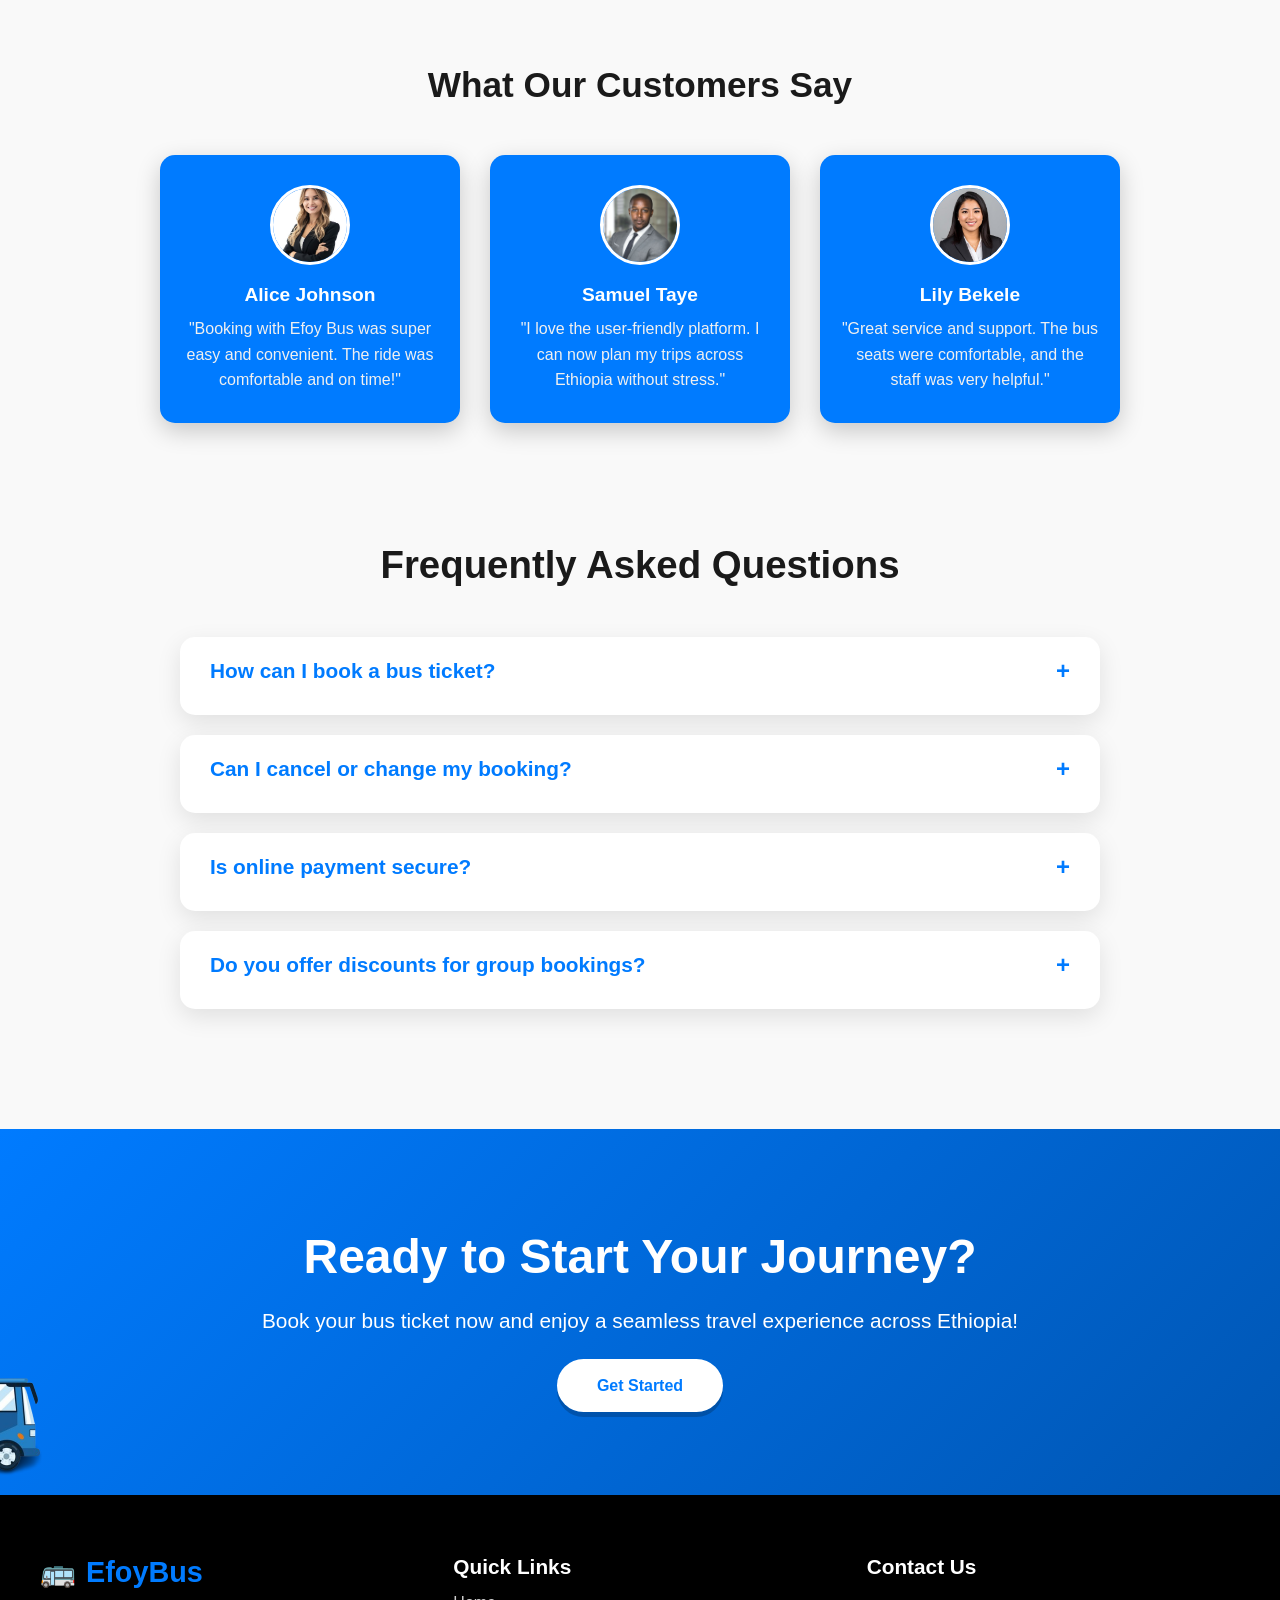
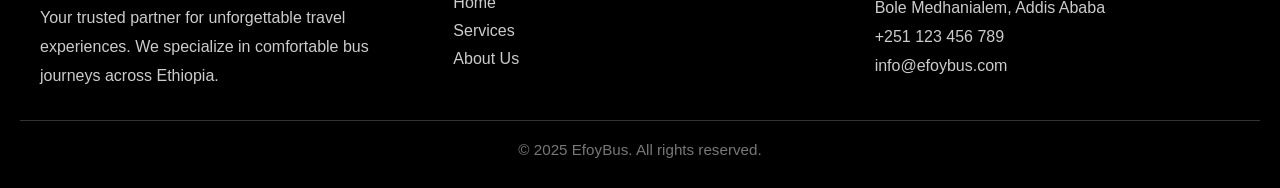
==== commit bfd46dd2: "Add signup form validation with error messages under inputs" ====
--- a/index.html
+++ b/index.html
@@ -248,9 +248,9 @@
             <div class="footer-links">
                 <h3>Quick Links</h3>
                 <ul>
-                    <li><a href="html/landing.html"><i class="fas fa-chevron-right"></i> Home</a></li>
+                    <li><a href="index.html"><i class="fas fa-chevron-right"></i> Home</a></li>
+                    <li><a href="html/services.html"><i class="fas fa-chevron-right"></i> Services</a></li>
                     <li><a href="html/about.html"><i class="fas fa-chevron-right"></i> About Us</a></li>
-                    <li><a href="html/services.html"><i class="fas fa-chevron-right"></i> Services</a></li>
                 </ul>
             </div>
 
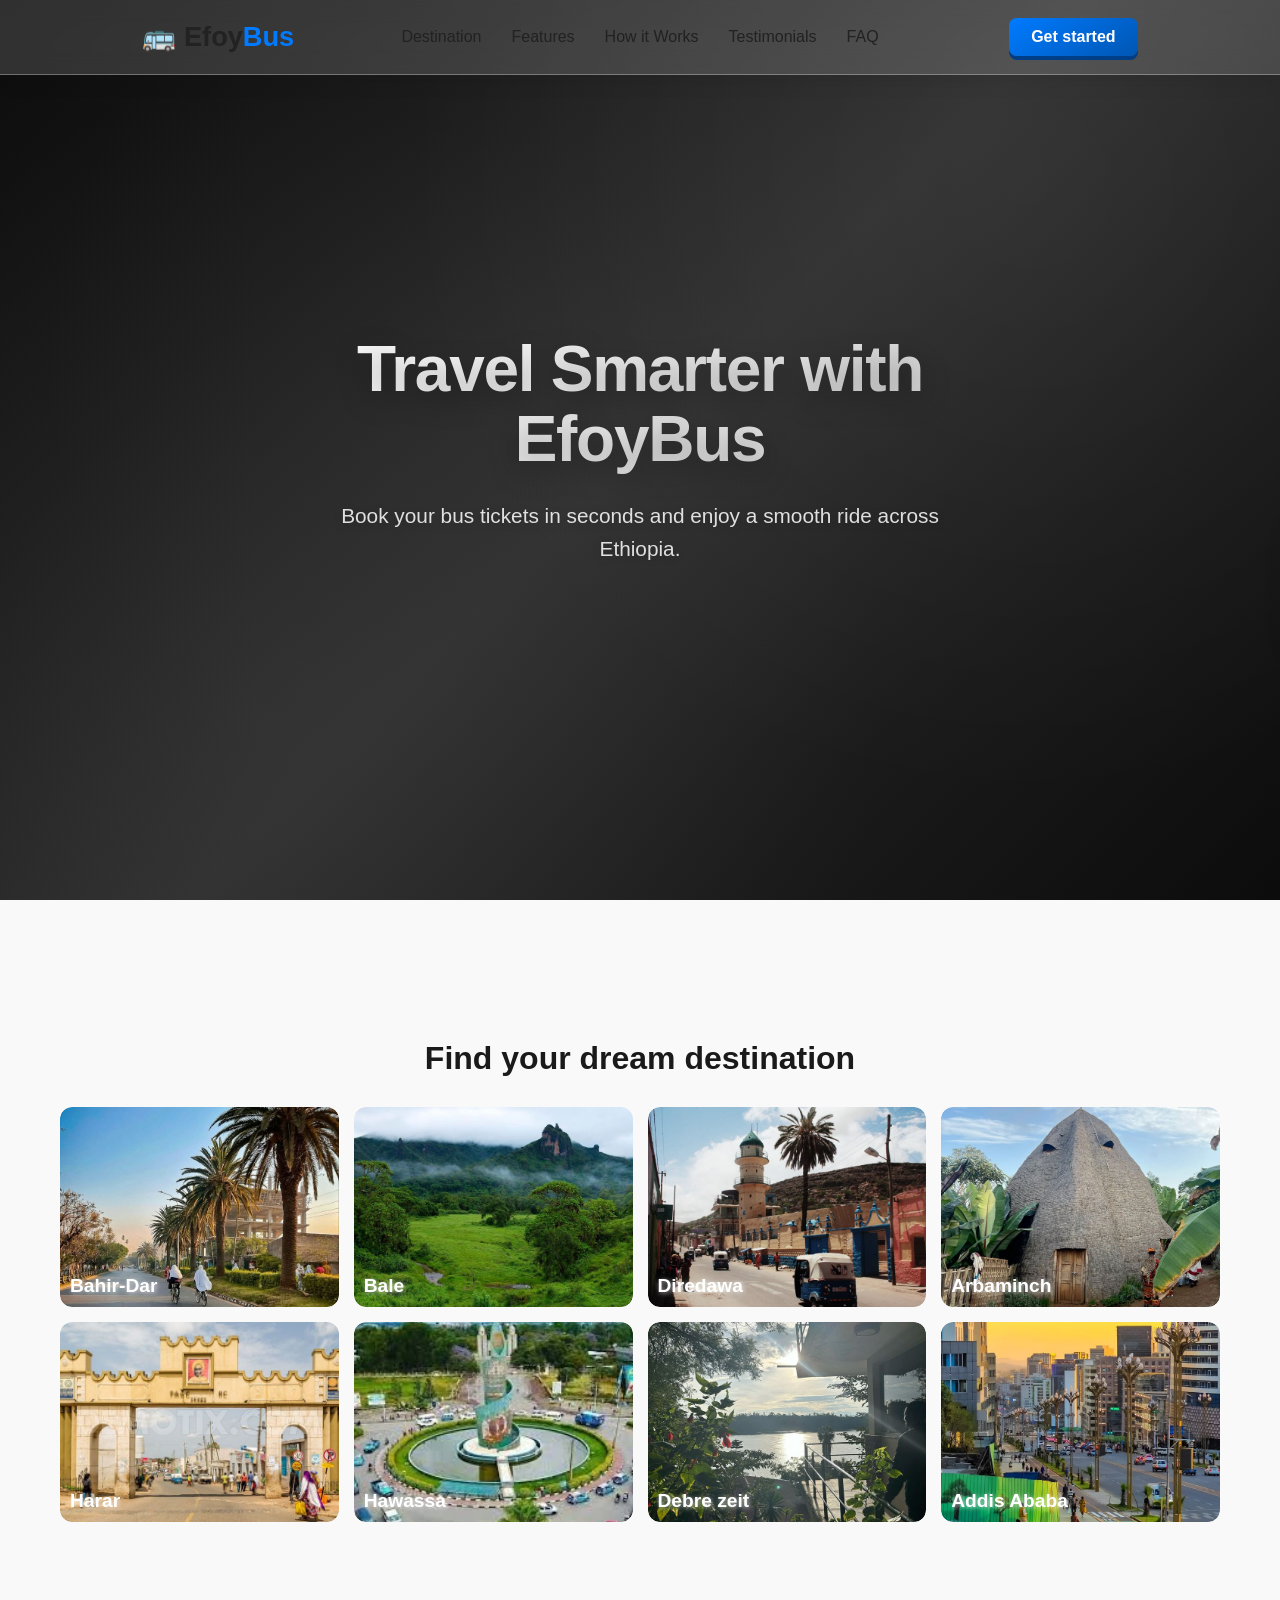
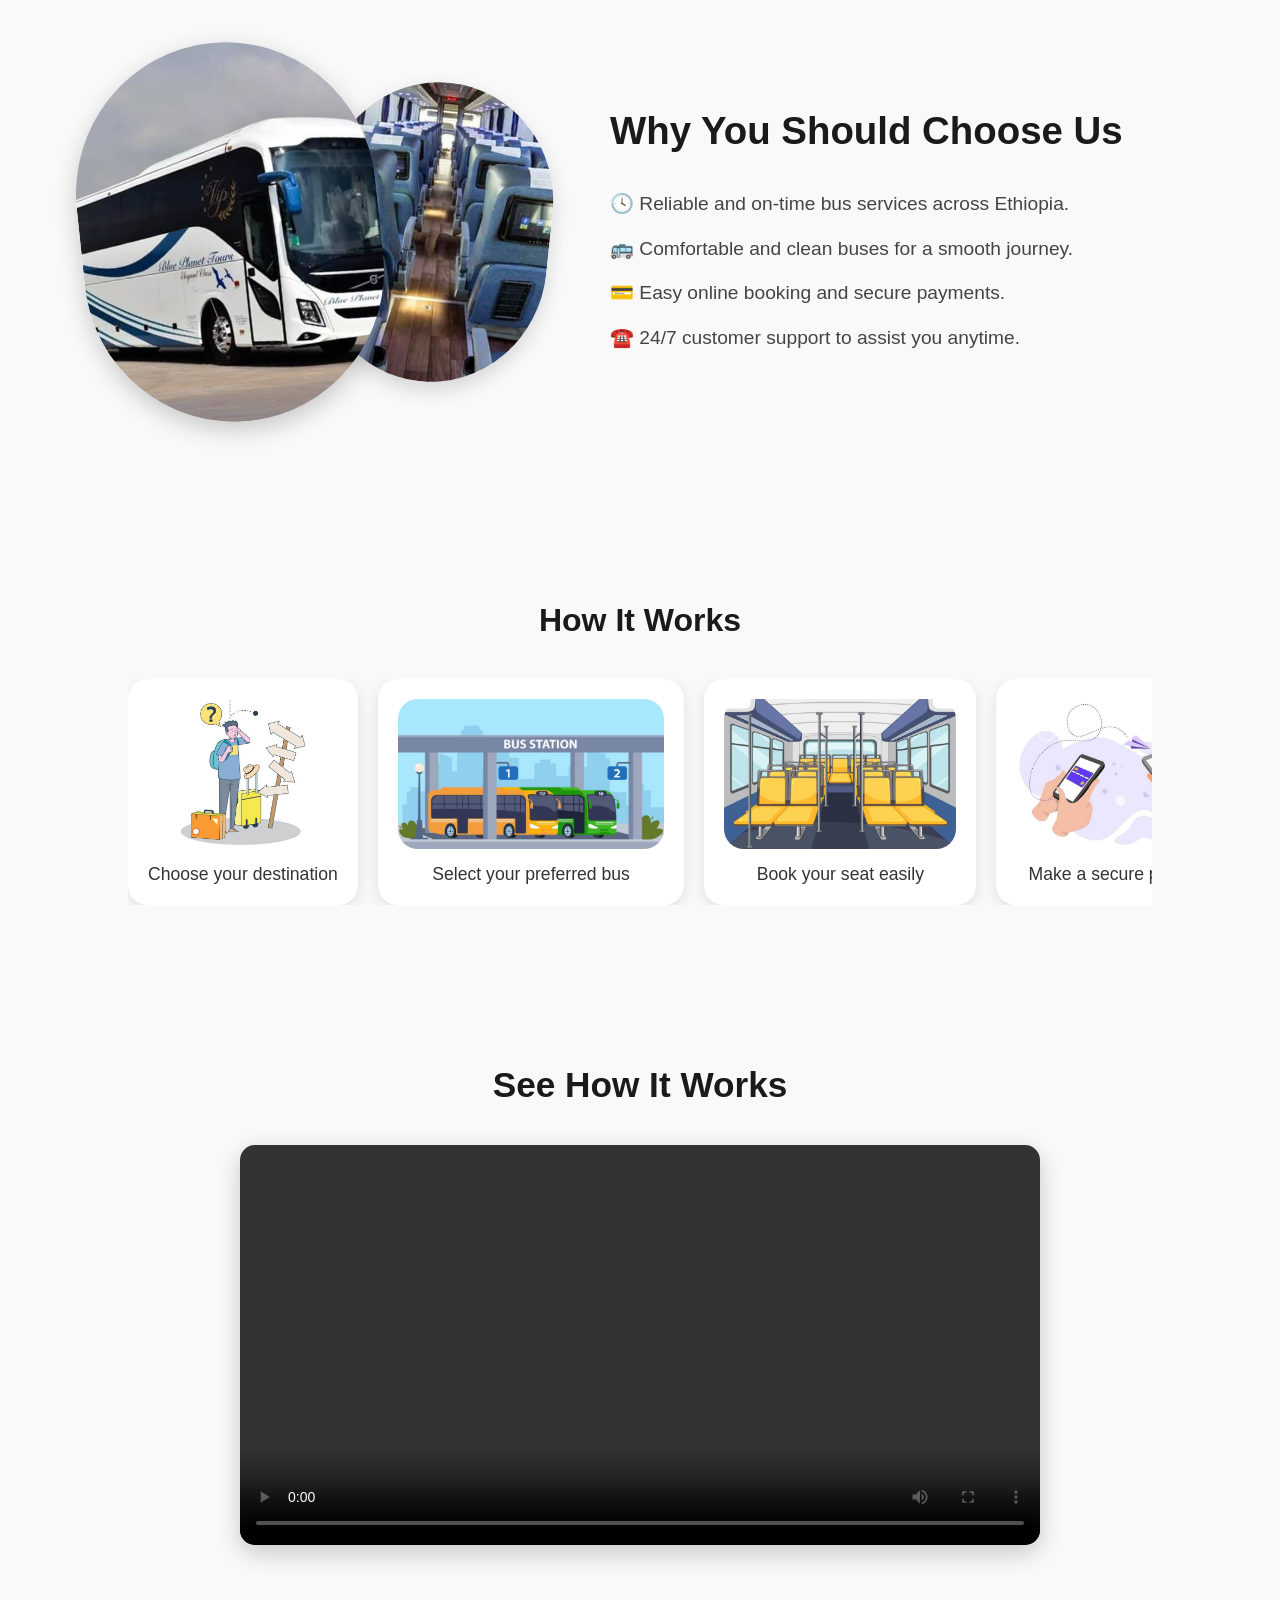
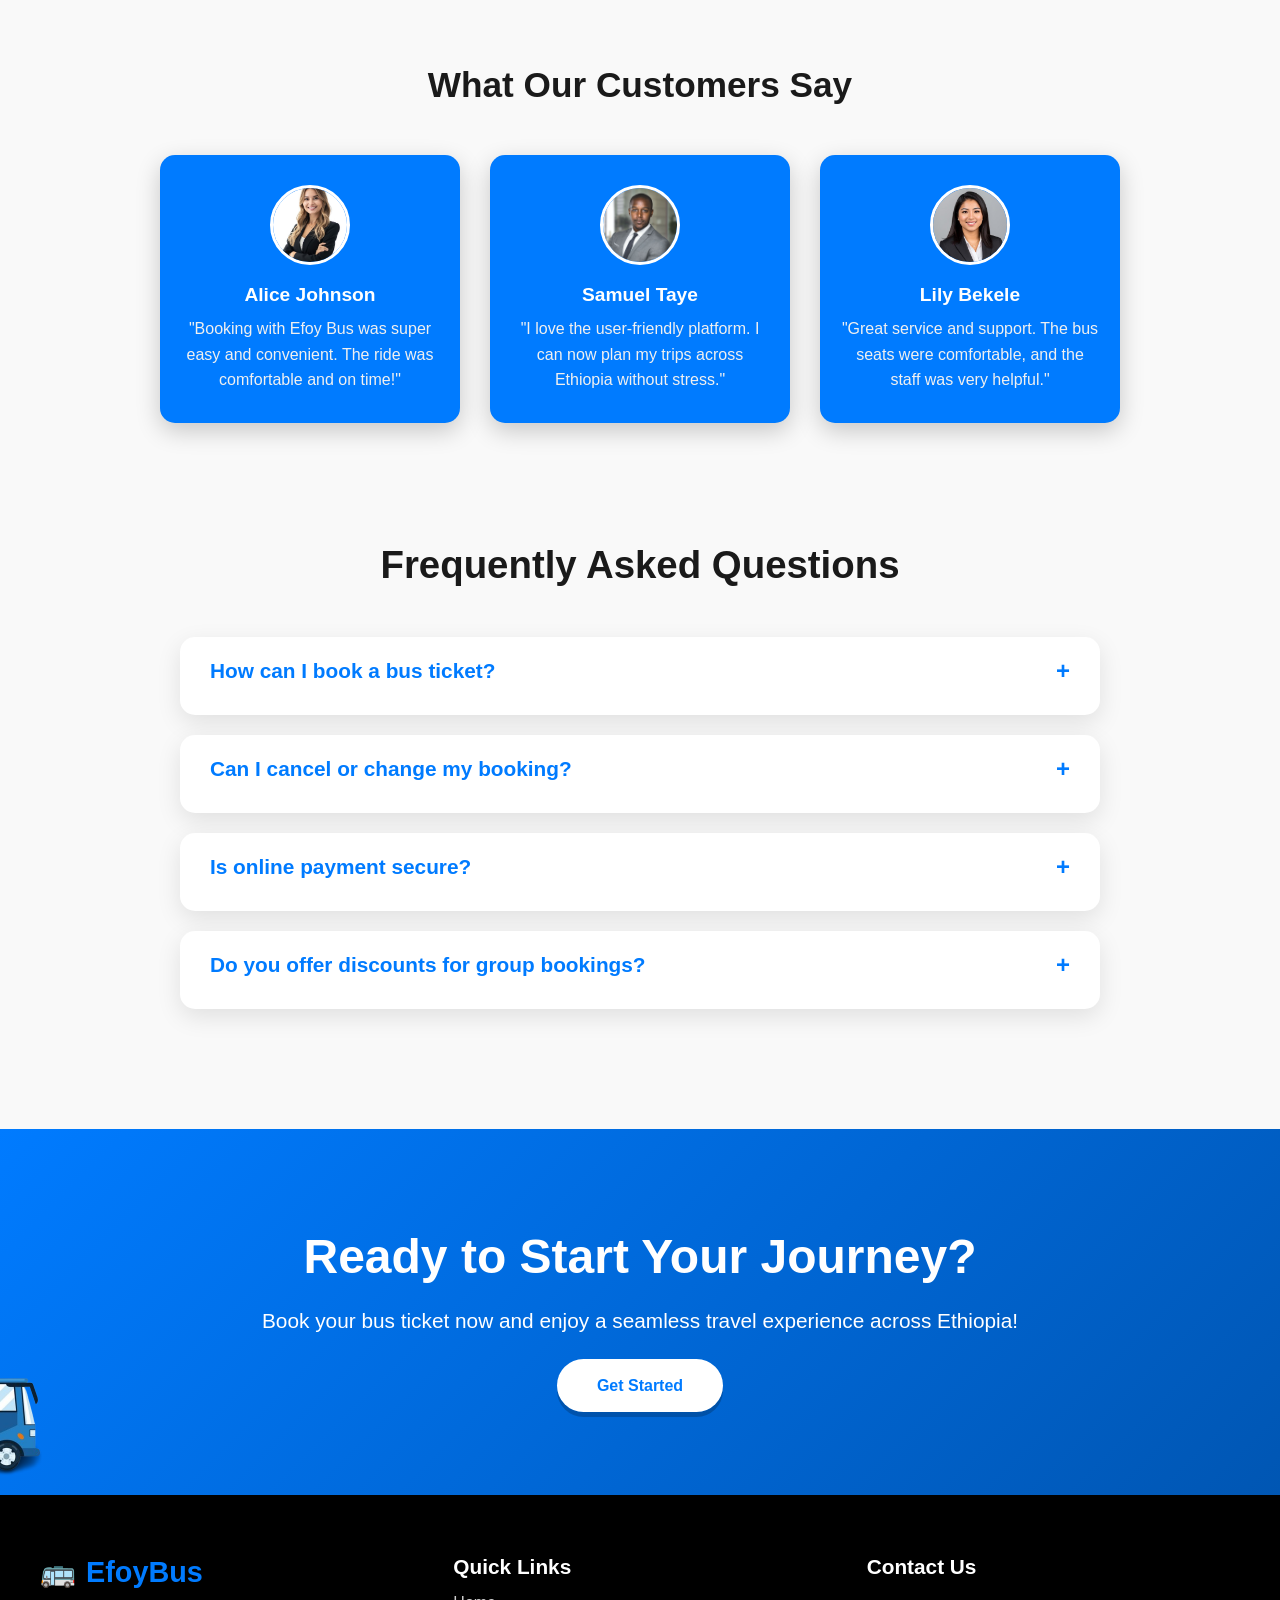
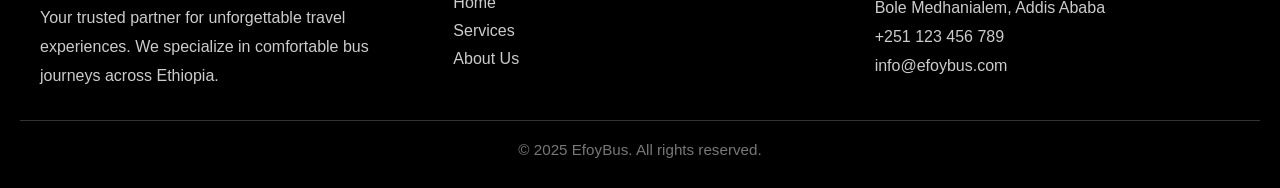
==== commit 695d6ec1: "Describe your change here" ====
--- a/index.html
+++ b/index.html
@@ -87,10 +87,10 @@
 
         <div class="why-text">
             <p class="title">Why You Should Choose Us</p>
-            <p>✅ Reliable and on-time bus services across Ethiopia.</p>
-            <p>✅ Comfortable and clean buses for a smooth journey.</p>
-            <p>✅ Easy online booking and secure payments.</p>
-            <p>✅ 24/7 customer support to assist you anytime.</p>
+            <p>🕓 Reliable and on-time bus services across Ethiopia.</p>
+            <p>🚌 Comfortable and clean buses for a smooth journey.</p>
+            <p>💳 Easy online booking and secure payments.</p>
+            <p>☎️ 24/7 customer support to assist you anytime.</p>
         </div>
     </section>
     <section id="how-it-works" class="how-it-works">
--- a/CSS/landing.css
+++ b/CSS/landing.css
@@ -995,212 +995,239 @@
     scroll-behavior: smooth;
     scroll-padding-top: 100px;
 }
-
 /* AUTH MODAL */
 .auth-modal {
-    position: fixed;
-    top: 0; left: 0; right: 0; bottom: 0;
-    background: rgba(0,0,0,0.7);
-    display: flex;
-    justify-content: center;
-    align-items: center;
-    z-index: 1000;
-    opacity: 0;
-    visibility: hidden;
-    transition: opacity 0.3s ease;
+  position: fixed;
+  inset: 0;
+  background: rgba(0, 0, 0, 0.7);
+  display: flex;
+  justify-content: center;
+  align-items: center;
+  z-index: 1000;
+  opacity: 0;
+  visibility: hidden;
+  transition: opacity 0.3s ease;
 }
 
 .auth-modal:not(.hidden) {
-    opacity: 1;
-    visibility: visible;
-}
-
+  opacity: 1;
+  visibility: visible;
+}
+
+/* MODAL CONTENT */
 .auth-content {
-    background: linear-gradient(135deg, #1e3a8a, #1976d2);
-    padding: 30px 25px;
-    border-radius: 15px;
-    width: 90%;
-    max-width: 400px;
-    position: relative;
-    box-shadow: 0 8px 25px rgba(0,0,0,0.3);
-    color: #fff;
-    font-family: 'Poppins', sans-serif;
-}
-
+  background: linear-gradient(135deg, #1e3a8a, #1976d2);
+  padding: 40px 30px;
+  border-radius: 15px;
+  width: 90%;
+  max-width: 400px;
+  position: relative;
+  box-shadow: 0 8px 25px rgba(0, 0, 0, 0.3);
+  color: #fff;
+  font-family: "Poppins", sans-serif;
+  display: flex;
+  flex-direction: column;
+  justify-content: center;
+}
+
+/* CLOSE BUTTON */
 #close-auth {
-    position: absolute;
-    top: 10px;
-    right: 15px;
-    font-size: 24px;
-    background: transparent;
-    border: none;
-    cursor: pointer;
-    color: #fff;
-}
-
+  position: absolute;
+  top: 12px;
+  right: 12px;
+  font-size: 22px;
+  background: transparent;
+  border: none;
+  cursor: pointer;
+  color: #fff;
+  transition: transform 0.3s ease;
+}
+
+#close-auth:hover {
+  transform: scale(1.1);
+}
+
+/* AUTH TABS */
 .auth-tabs {
-    display: flex;
-    justify-content: space-between;
-    margin-bottom: 25px;
+  display: flex;
+  justify-content: space-evenly;
+  align-items: center;
+  margin-bottom: 25px;
+  border-bottom: 1px solid rgba(255, 255, 255, 0.3);
+  padding-bottom: 10px;
 }
 
 .auth-tabs button {
-    background: transparent;
-    border: none;
-    font-size: 16px;
-    font-weight: 500;
-    cursor: pointer;
-    color: #fff;
-    padding-bottom: 5px;
-    transition: all 0.3s ease;
+  background: transparent;
+  border: none;
+  font-size: 16px;
+  font-weight: 500;
+  cursor: pointer;
+  color: #fff;
+  transition: all 0.3s ease;
+  padding-bottom: 6px;
 }
 
 .auth-tabs button.active {
-    border-bottom: 2px solid #90caf9;
-    font-weight: 600;
-}
-
+  border-bottom: 2px solid #90caf9;
+  font-weight: 600;
+}
+
+/* FORMS */
 form {
-    display: flex;
-    flex-direction: column;
-    gap: 15px;
+  display: flex;
+  flex-direction: column;
+  gap: 15px;
 }
 
 .signup-step {
-    display: flex;
-    flex-direction: column;
-    gap: 15px;
+  display: flex;
+  flex-direction: column;
+  gap: 15px;
 }
 
 .hidden {
-    display: none;
-}
-
+  display: none;
+}
+
+/* INPUTS */
 input[type="text"],
 input[type="email"],
 input[type="tel"],
 input[type="password"] {
-    padding: 10px 12px;
-    border-radius: 8px;
-    border: none;
-    outline: none;
-    font-size: 14px;
-}
-
+  padding: 10px 12px;
+  border-radius: 8px;
+  border: none;
+  outline: none;
+  font-size: 14px;
+}
+
+/* BUTTONS */
 .next-btn,
 #resend-btn,
-form button[type="submit"] {
-    padding: 10px 0;
-    border: none;
-    border-radius: 30px;
-    font-weight: bold;
-    cursor: pointer;
-    background: #fff;
-    color: #ff7e5f;
-    transition: all 0.3s ease;
+form button[type="submit"],
+#login-form button {
+  padding: 10px 0;
+  border: none;
+  border-radius: 30px;
+  font-weight: bold;
+  cursor: pointer;
+  background: #fff;
+  color: #ff7e5f;
+  transition: all 0.3s ease;
 }
 
 .next-btn:hover,
 #resend-btn:hover,
-form button[type="submit"]:hover {
-    transform: scale(1.05);
-    background: #f2f2f2;
-}
-
+form button[type="submit"]:hover,
+#login-form button:hover {
+  transform: scale(1.05);
+  background: #f2f2f2;
+}
+
+/* DISABLED BUTTON */
 #resend-btn:disabled {
-    background: rgba(255, 255, 255, 0.6);
-    cursor: not-allowed;
-}
-
+  background: rgba(255, 255, 255, 0.6);
+  cursor: not-allowed;
+}
+
+/* TEXT HEADINGS */
 .signup-step h3 {
-    text-align: center;
-    margin-bottom: 10px;
+  text-align: center;
+  margin-bottom: 10px;
+  font-size: 20px;
+}
+
+/* SOCIAL LOGIN */
+.social-login {
+  text-align: center;
+  margin-bottom: 20px;
+  font-size: 14px;
+  color: #fff;
+}
+
+.social-login p {
+  margin-bottom: 10px;
+}
+
+.social-buttons {
+  display: flex;
+  flex-direction: column;
+  gap: 10px;
+}
+
+.social-buttons button {
+  display: flex;
+  align-items: center;
+  justify-content: center;
+  gap: 10px;
+  padding: 10px 0;
+  border: none;
+  border-radius: 30px;
+  font-weight: bold;
+  cursor: pointer;
+  transition: all 0.3s ease;
+  color: #fff;
+  font-size: 14px;
+}
+
+.google-btn {
+  background: #db4437;
+}
+
+.facebook-btn {
+  background: #3b5998;
+}
+
+.apple-btn {
+  background: #000;
+}
+
+.social-buttons button:hover {
+  opacity: 0.85;
+  transform: scale(1.03);
+}
+
+/* RESPONSIVE DESIGN */
+@media (max-width: 500px) {
+  .auth-content {
+    padding: 30px 20px;
+    width: 95%;
+    max-width: 350px;
+  }
+
+  .auth-tabs {
+    flex-direction: row;
+    justify-content: space-around;
+  }
+
+  .auth-tabs button {
+    font-size: 14px;
+  }
+
+  form input {
+    font-size: 13px;
+  }
+
+  #close-auth {
+    top: 10px;
+    right: 10px;
     font-size: 20px;
-}
-
-#login-form input {
-    padding: 10px 12px;
-    border-radius: 8px;
-    border: none;
-    outline: none;
-    font-size: 14px;
-}
-
-#login-form button {
-    padding: 10px 0;
-    border: none;
-    border-radius: 30px;
-    font-weight: bold;
-    cursor: pointer;
-    background: #fff;
-    color: #ff7e5f;
-    transition: all 0.3s ease;
-}
-
-#login-form button:hover {
-    transform: scale(1.05);
-    background: #f2f2f2;
-}
-
-@media (max-width: 500px) {
-    .auth-content {
-        padding: 20px 15px;
-    }
-
-    .auth-tabs button {
-        font-size: 14px;
-    }
-
-    form input {
-        font-size: 13px;
-    }
-}
-
-.social-login {
-    text-align: center;
-    margin-bottom: 20px;
-    font-size: 14px;
-    color: #fff;
-}
-
-.social-login p {
-    margin-bottom: 10px;
-}
-
-.social-buttons {
-    display: flex;
+  }
+}
+
+@media (max-width: 350px) {
+  .auth-tabs {
     flex-direction: column;
-    gap: 10px;
-}
-
-.social-buttons button {
-    display: flex;
-    align-items: center;
-    justify-content: center;
-    gap: 10px;
-    padding: 10px 0;
-    border: none;
-    border-radius: 30px;
-    font-weight: bold;
-    cursor: pointer;
-    transition: all 0.3s ease;
-    color: #fff;
-    font-size: 14px;
-}
-
-.google-btn {
-    background: #db4437;
-}
-
-.facebook-btn {
-    background: #3b5998;
-}
-
-.apple-btn {
-    background: #000;
-}
-
-.social-buttons button:hover {
-    opacity: 0.85;
-    transform: scale(1.03);
-}+    gap: 8px;
+  }
+
+  .auth-tabs button {
+    font-size: 13px;
+  }
+
+  #close-auth {
+    top: 8px;
+    right: 8px;
+  }
+}
